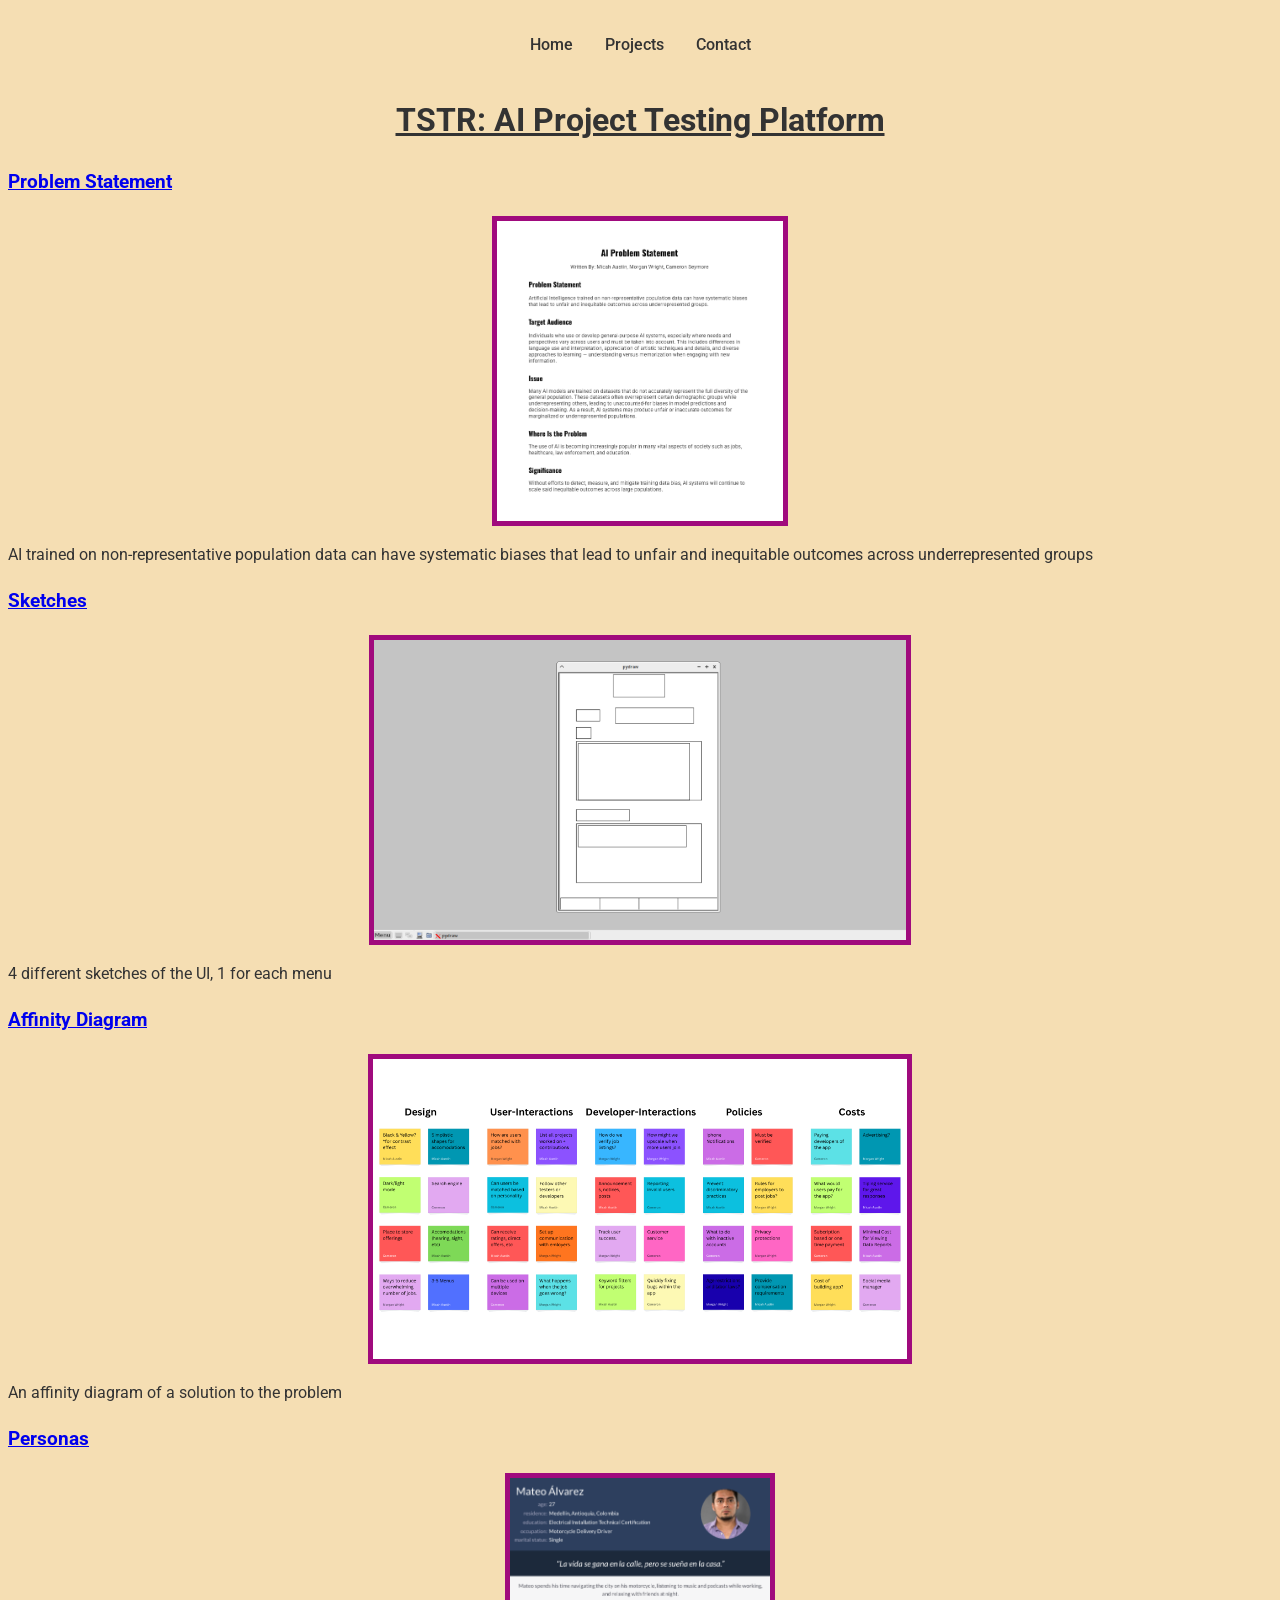
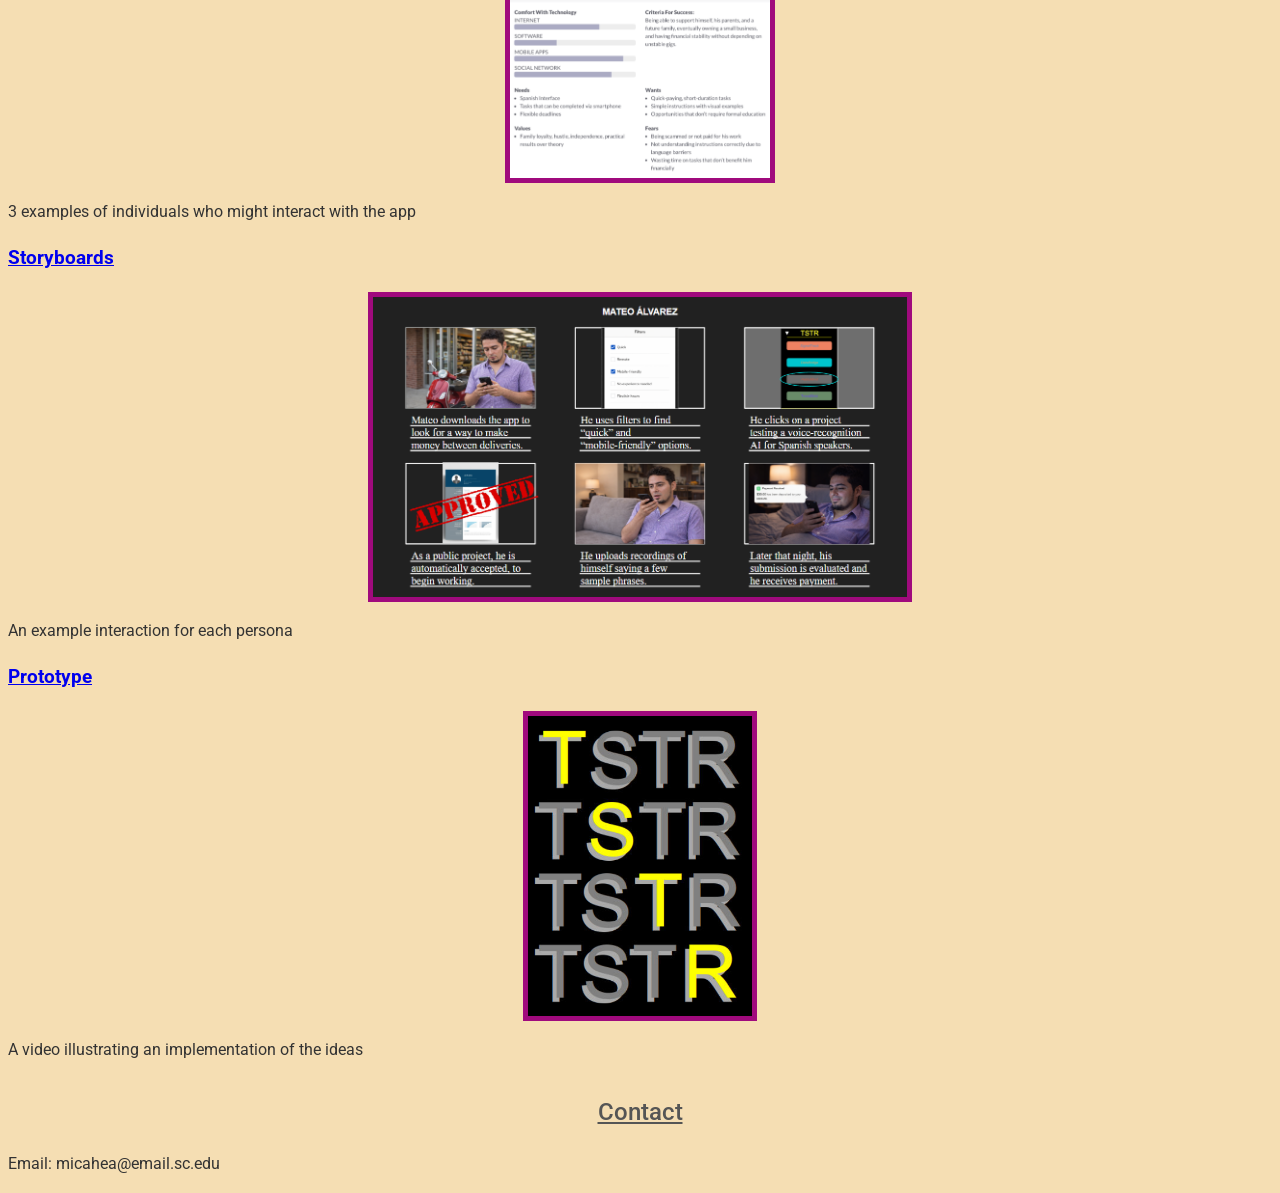
==== projects.html @ 09170aa6 "Update header to 'TSTR: AI Project Testing Platform'" ====
<!DOCTYPE html>
<html>
  <head>
    <title>My Projects</title>
    <link rel="stylesheet" href="projects_style.css">
    <link href="https://fonts.googleapis.com/css2?family=Roboto&display=swap" rel="stylesheet">
  </head>
  <body>
    <nav>
      <ul>
        <li><a href="index.html">Home</a></li>
        <li><a href="#">Projects</a></li>
        <li><a href="#contact">Contact</a></li>
      </ul>
    </nav>
    <h1>TSTR: AI Project Testing Platform</h1>
    <div class="contact">
      <section class="project">
        <a href="files/problem.pdf"><h3>Problem Statement</h3></a>
        <a href="files/problem.pdf"><img src="images/problem.png"></a>
        <p>AI trained on non-representative population data can have systematic biases that lead to unfair and inequitable outcomes across underrepresented groups</p>
        <a href="files/sketches.pdf"><h3>Sketches</h3></a>
        <a href="files/sketches.pdf"><img src="images/sketch.png"></a>
        <p>4 different sketches of the UI, 1 for each menu</p>
        <a href="files/affinity.pdf"><h3>Affinity Diagram</h3></a>
        <a href="files/affinity.pdf"><img src="images/affinity.png"></a>
        <p>An affinity diagram of a solution to the problem</p>
        <a href="files/personas.pdf"><h3>Personas</h3></a>
        <a href="files/personas.pdf"><img src="images/persona.png"></a>
        <p>3 examples of individuals who might interact with the app</p>
        <a href="files/storyboards.pdf"><h3>Storyboards</h3></a>
        <a href="files/storyboards.pdf"><img src="images/storyboard.png"></a>
        <p>An example interaction for each persona</p>
        <a href="files/prototype.mp4"><h3>Prototype</h3></a>
        <a href="files/prototype.mp4"><img src="images/prototype.png"></a>
        <p>A video illustrating an implementation of the ideas</p>
      </section>
    </div>
    <div class="contact">
      <section id="contact">
        <h2>Contact</h2>
        <p>
          Email: micahea@email.sc.edu
        </p>
      </section>
    </div>
  </body>
</html>
---- projects_style.css ----
body {
  background-color: #f5deb3;
  font-family: 'Roboto', Arial, sans-serif;
  color: #333;
  line-height: 1.6;
}

h1 {
  text-align: center;
  text-decoration: underline;
}

h2 {
  text-align: center;
  text-decoration: underline;
  color: #555;
  margin-top: 30px;
  font-size: 24px;
  font-weight: 500;
}

.project img{
  height: 300px;
  width: auto;
  max-width: 100%;
  border: 5px solid rgb(160, 10, 125); /* choose a color */
  display: block;
  margin: auto;
}

.project a{
  display: block;
}

/* ===== NAVBAR ===== */
html {
  scroll-behavior: smooth;
}

nav {
  background-color: var(--primary-color);
  border-bottom: 1px solid var(--border-color);
}

nav ul {
  display: flex;
  justify-content: center;
  list-style: none;
  gap: 2rem;
  padding: 1rem;
}

nav a {
  text-decoration: none;
  color: var(--text-color);
  font-weight: 500;
  transition: 0.2s;
}

nav a:hover {
  color: var(--accent-color);
}
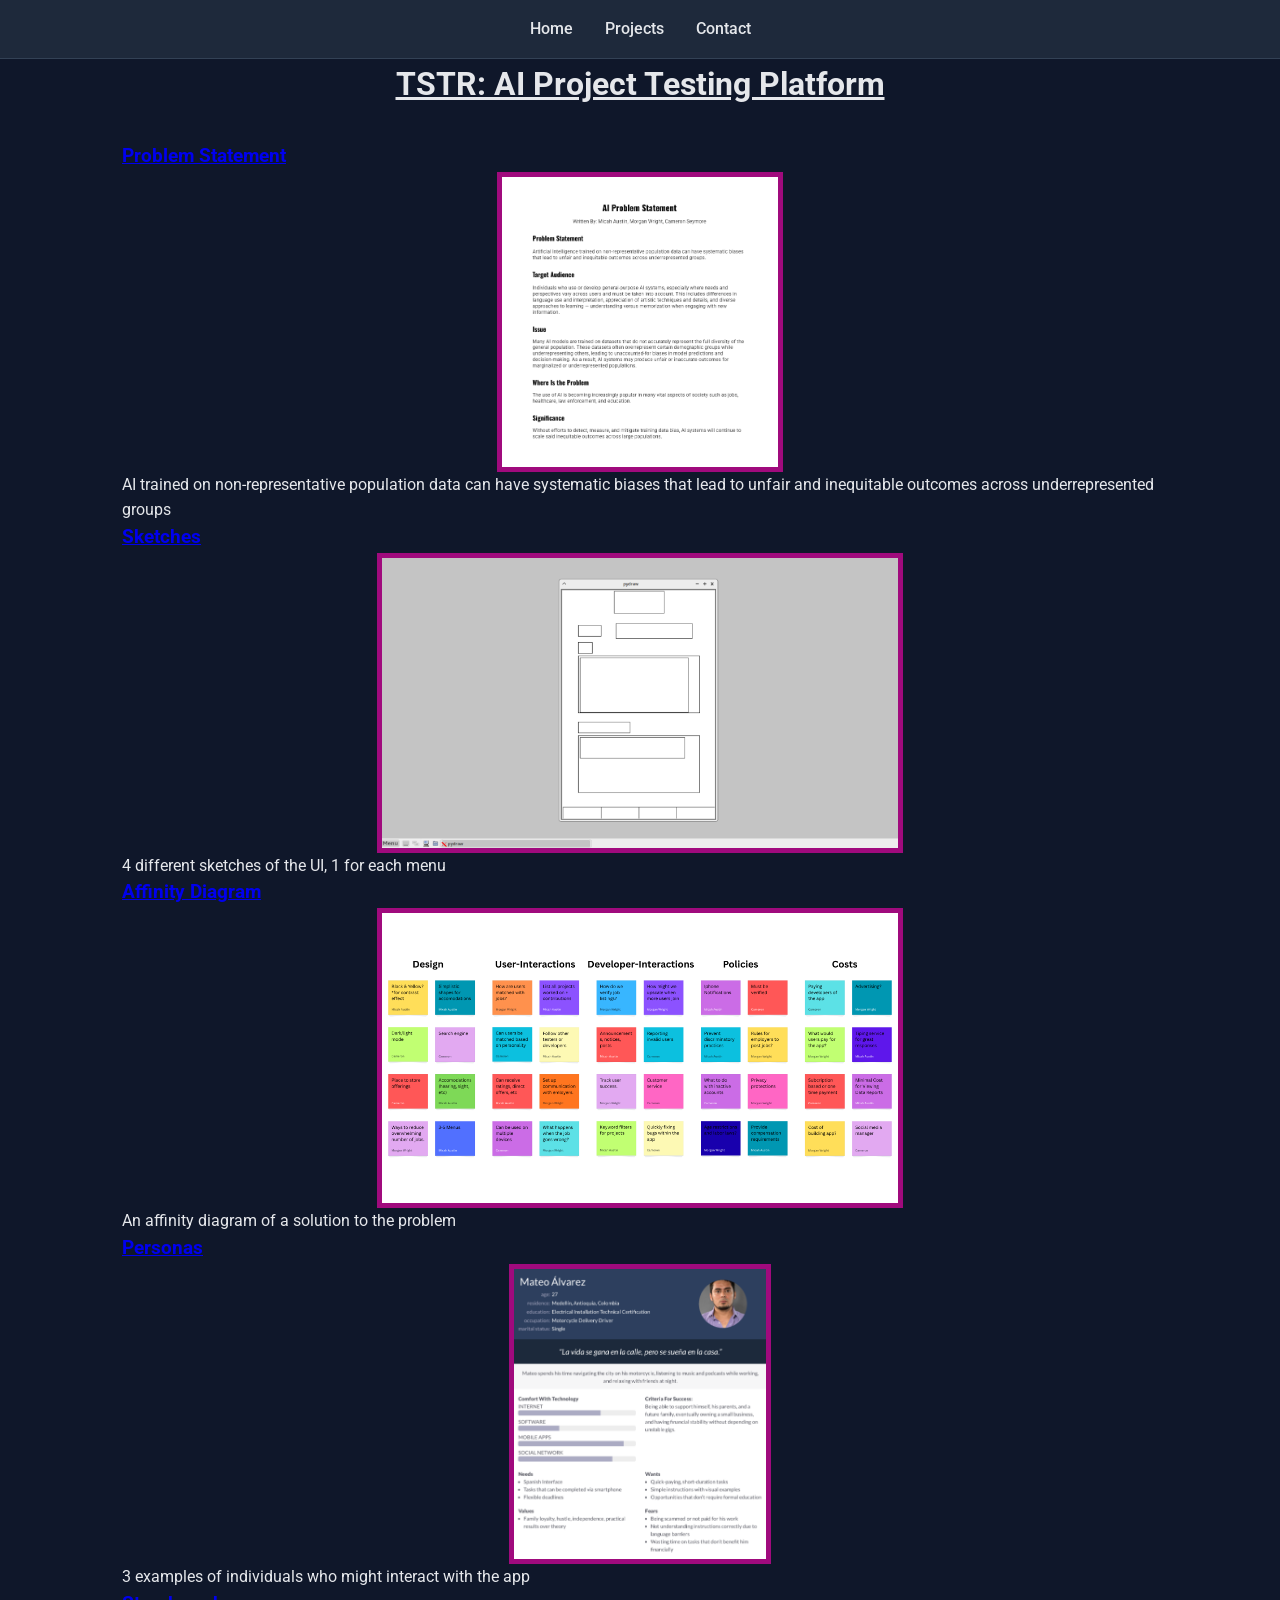
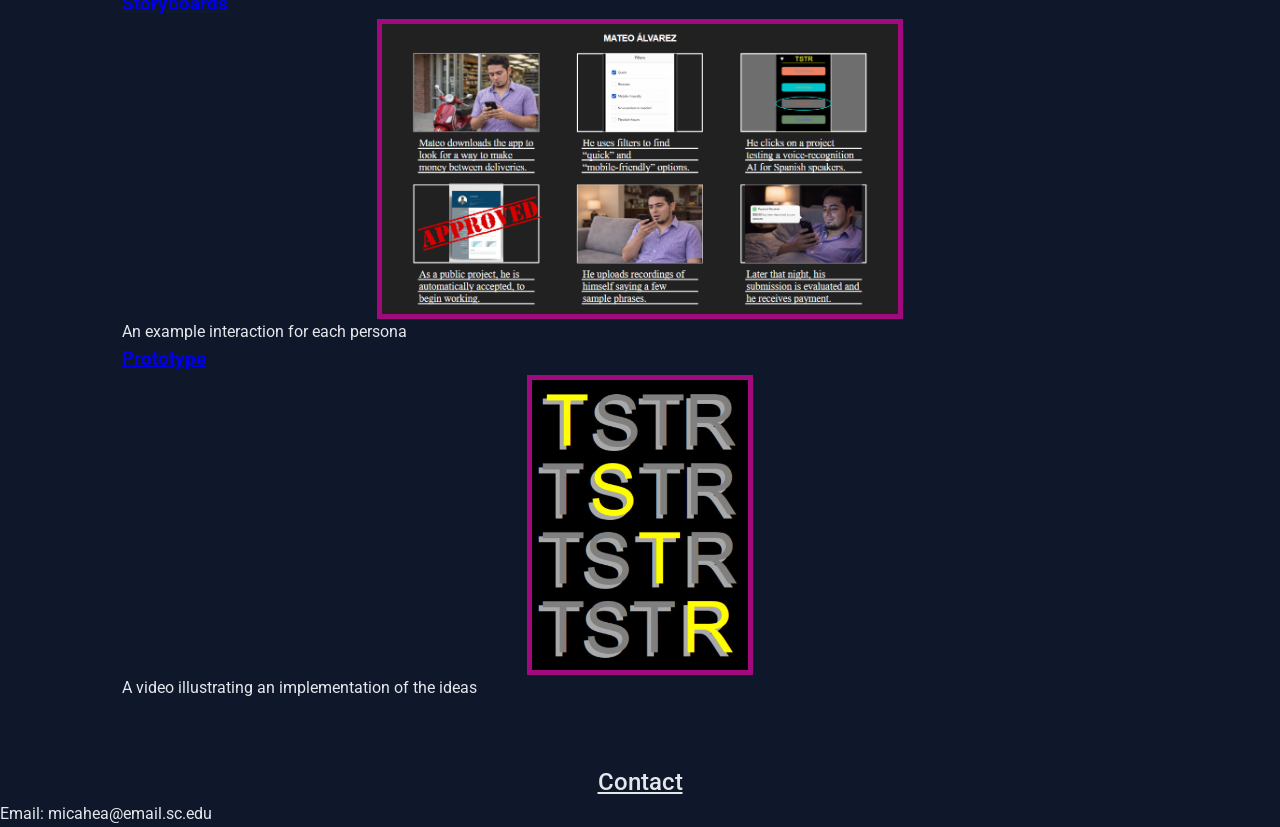
==== commit e26419e8: "Wrap contact div in a container div" ====
--- a/projects.html
+++ b/projects.html
@@ -1,7 +1,7 @@
 <!DOCTYPE html>
 <html>
   <head>
-    <title>My Projects</title>
+    <title>Micah Austin | Projects</title>
     <link rel="stylesheet" href="projects_style.css">
     <link href="https://fonts.googleapis.com/css2?family=Roboto&display=swap" rel="stylesheet">
   </head>
@@ -14,7 +14,7 @@
       </ul>
     </nav>
     <h1>TSTR: AI Project Testing Platform</h1>
-    <div class="contact">
+    <div class="container">
       <section class="project">
         <a href="files/problem.pdf"><h3>Problem Statement</h3></a>
         <a href="files/problem.pdf"><img src="images/problem.png"></a>
--- a/projects_style.css
+++ b/projects_style.css
@@ -1,19 +1,51 @@
+/* ===== ROOT VARIABLES (COLOR SYSTEM) ===== */
+:root {
+  --bg-color: #0f172a;          /* dark navy background */
+  --primary-color: #1e293b;     /* section background */
+  --accent-color: #3b82f6;      /* blue accent */
+  --accent-hover: #2563eb;
+
+  --text-color: #e5e7eb;        /* light text */
+  --text-muted: #9ca3af;
+
+  --border-color: #334155;
+}
+
+/* ===== GLOBAL RESET ===== */
+* {
+  margin: 0;
+  padding: 0;
+  box-sizing: border-box;
+}
+
+/* ===== CONTAINER ===== */
+.container {
+  max-width: 1100px;
+  margin: 0 auto;
+  padding: 2rem;
+}
+
 body {
-  background-color: #f5deb3;
+  background-color: var(--bg-color);
   font-family: 'Roboto', Arial, sans-serif;
-  color: #333;
+  color: var(--text-color);
   line-height: 1.6;
+}
+
+section {
+  background-color: var(--bg-color);
 }
 
 h1 {
   text-align: center;
   text-decoration: underline;
+  color: var(--text-color);
 }
 
 h2 {
   text-align: center;
   text-decoration: underline;
-  color: #555;
+  color: var(--text-color);
   margin-top: 30px;
   font-size: 24px;
   font-weight: 500;
@@ -60,3 +92,33 @@
 nav a:hover {
   color: var(--accent-color);
 }
+
+/* ===== CARD STYLE ===== */
+.card {
+  background-color: var(--primary-color);
+  padding: 1.5rem;
+  border-radius: 10px;
+  border: 1px solid var(--border-color);
+  transition: 0.2s;
+}
+
+.card:hover {
+  transform: translateY(-5px);
+  border-color: var(--accent-color);
+}
+
+/* ===== BUTTON ===== */
+.button {
+  display: inline-block;
+  padding: 0.6rem 1.2rem;
+  background-color: var(--accent-color);
+  color: white;
+  text-decoration: none;
+  border-radius: 6px;
+  font-weight: 500;
+  transition: 0.2s;
+}
+
+.button:hover {
+  background-color: var(--accent-hover);
+}
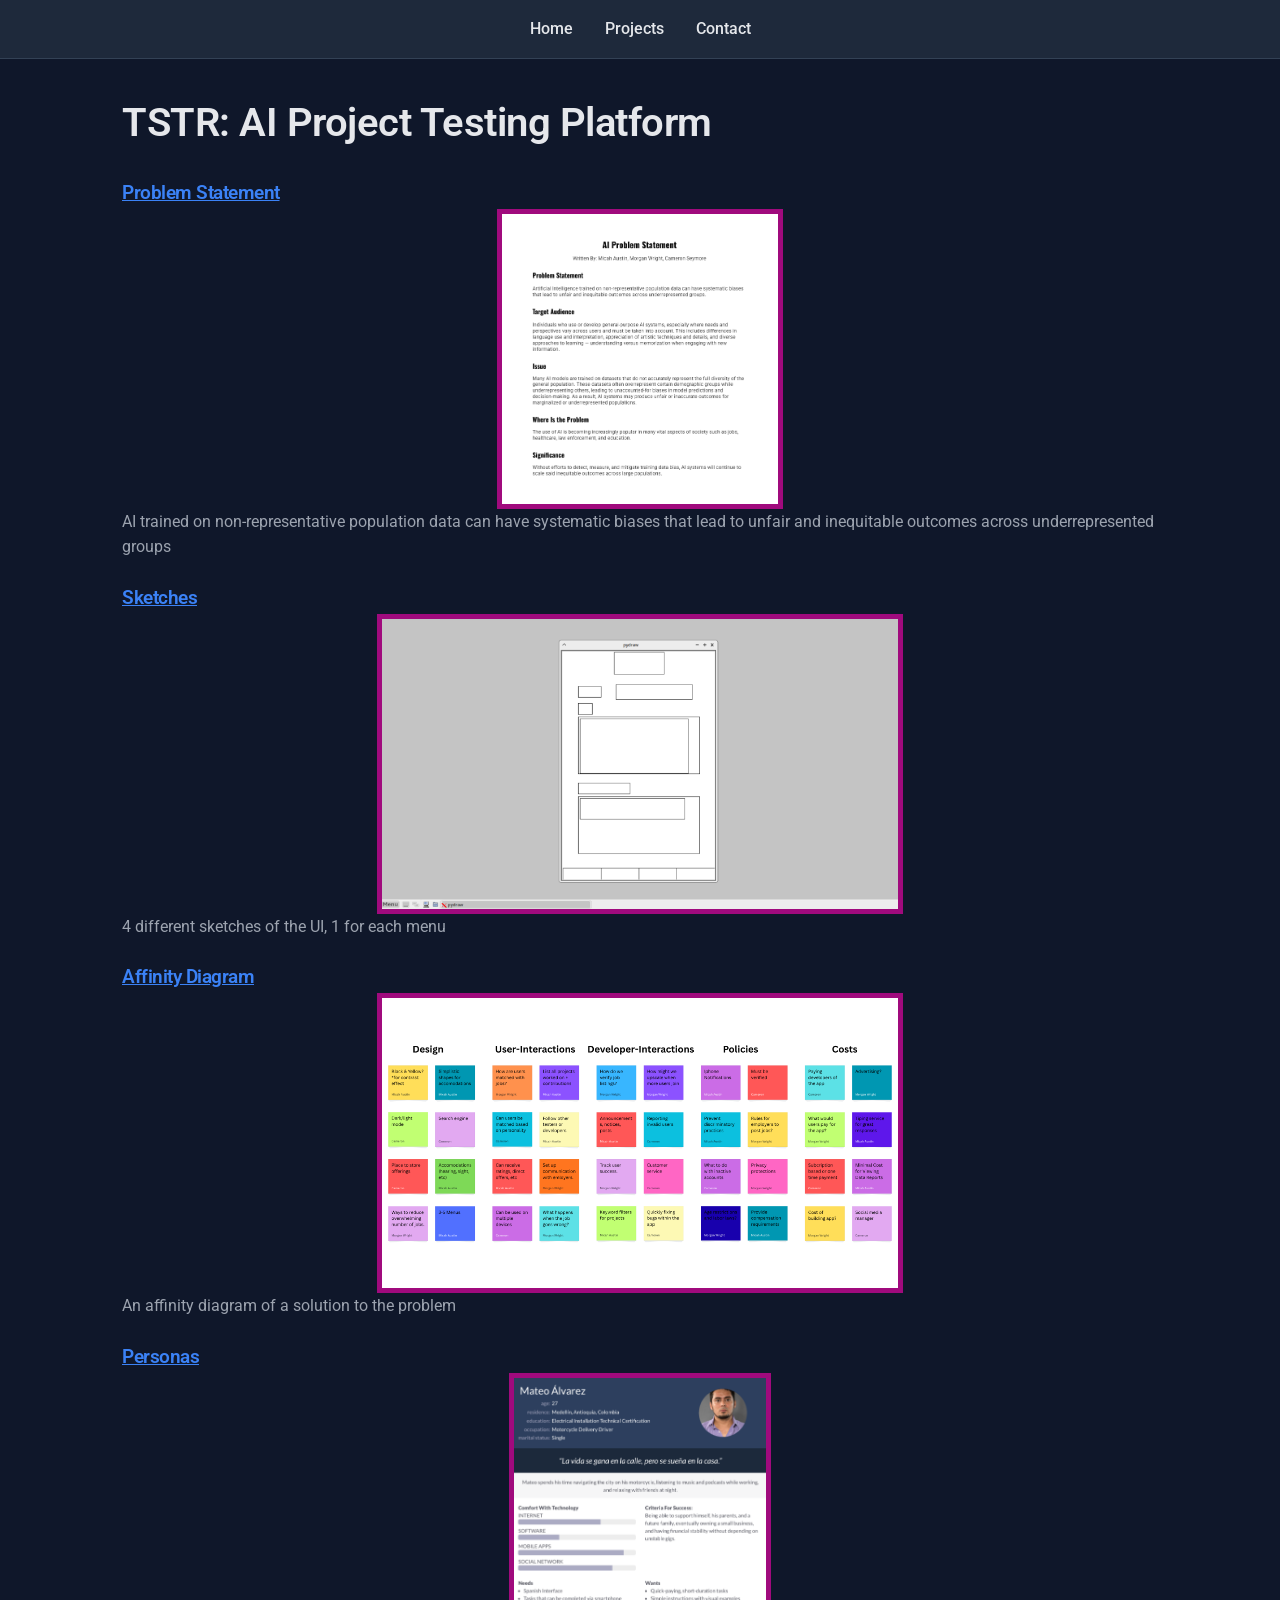
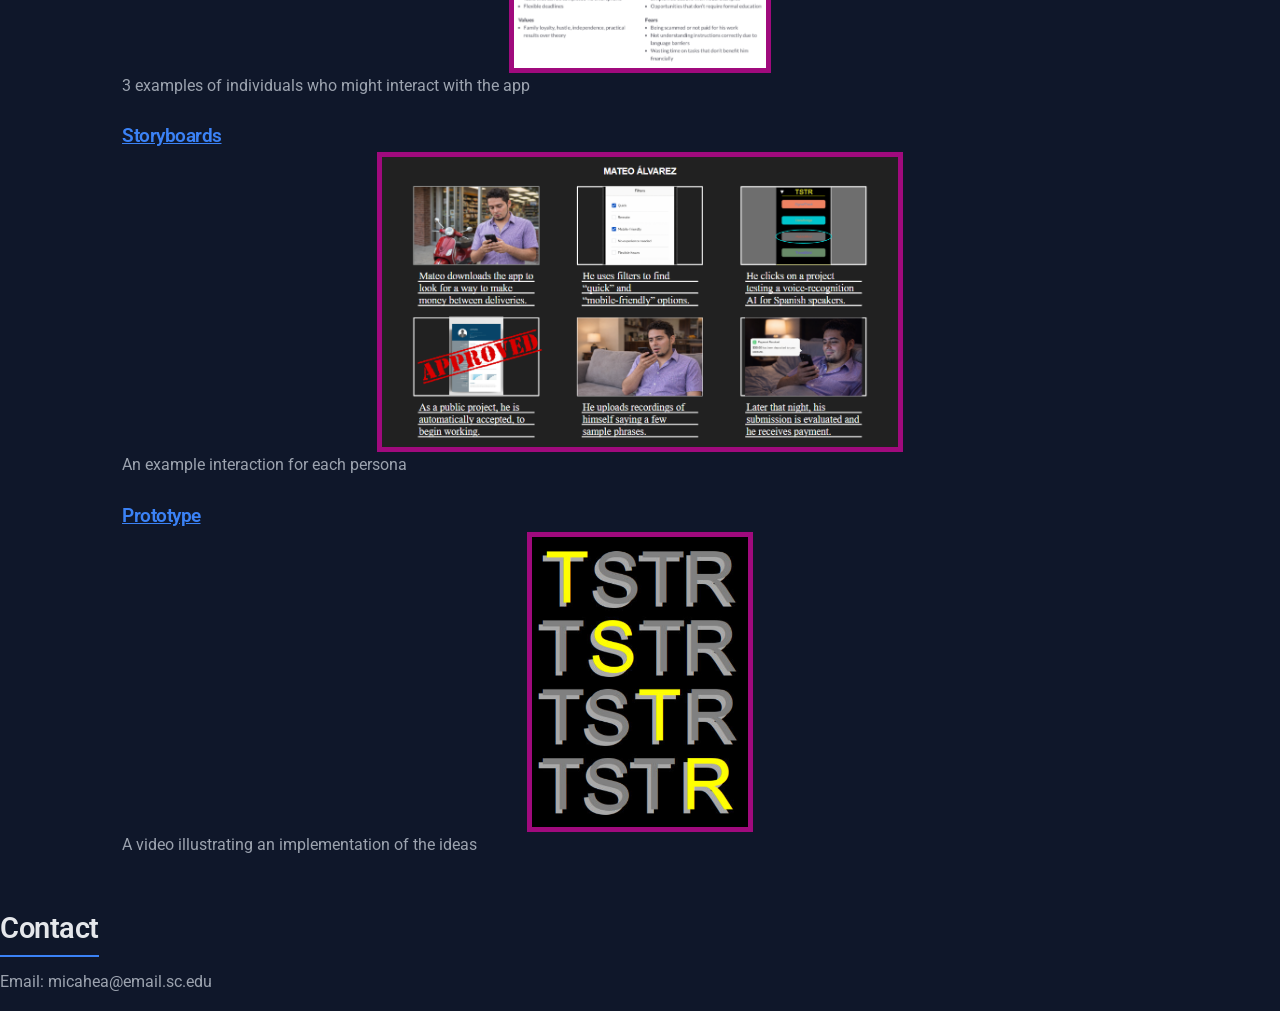
==== commit 95cfc3eb: "Fix header duplication in projects.html" ====
--- a/projects.html
+++ b/projects.html
@@ -13,8 +13,8 @@
         <li><a href="#contact">Contact</a></li>
       </ul>
     </nav>
-    <h1>TSTR: AI Project Testing Platform</h1>
     <div class="container">
+      <h1>TSTR: AI Project Testing Platform</h1>
       <section class="project">
         <a href="files/problem.pdf"><h3>Problem Statement</h3></a>
         <a href="files/problem.pdf"><img src="images/problem.png"></a>
--- a/projects_style.css
+++ b/projects_style.css
@@ -36,19 +36,32 @@
   background-color: var(--bg-color);
 }
 
+/* ===== HEADINGS ===== */
+h1, h2, h3 {
+  font-weight: 600;
+  letter-spacing: -0.5px;
+}
+
 h1 {
-  text-align: center;
-  text-decoration: underline;
-  color: var(--text-color);
+  font-size: 2.5rem;
+  margin-bottom: 1rem;
 }
 
 h2 {
-  text-align: center;
-  text-decoration: underline;
-  color: var(--text-color);
-  margin-top: 30px;
-  font-size: 24px;
-  font-weight: 500;
+  font-size: 1.8rem;
+  margin-bottom: 0.75rem;
+  border-bottom: 2px solid var(--accent-color);
+  display: inline-block;
+  padding-bottom: 0.25rem;
+}
+
+h3 {
+  margin-top: 1.5rem;
+}
+
+p {
+  color: var(--text-muted);
+  margin-bottom: 1rem;
 }
 
 .project img{
@@ -62,6 +75,15 @@
 
 .project a{
   display: block;
+}
+
+/* ===== LINKS ===== */
+a {
+  color: var(--accent-color);
+}
+
+a:hover {
+  text-decoration: underline;
 }
 
 /* ===== NAVBAR ===== */
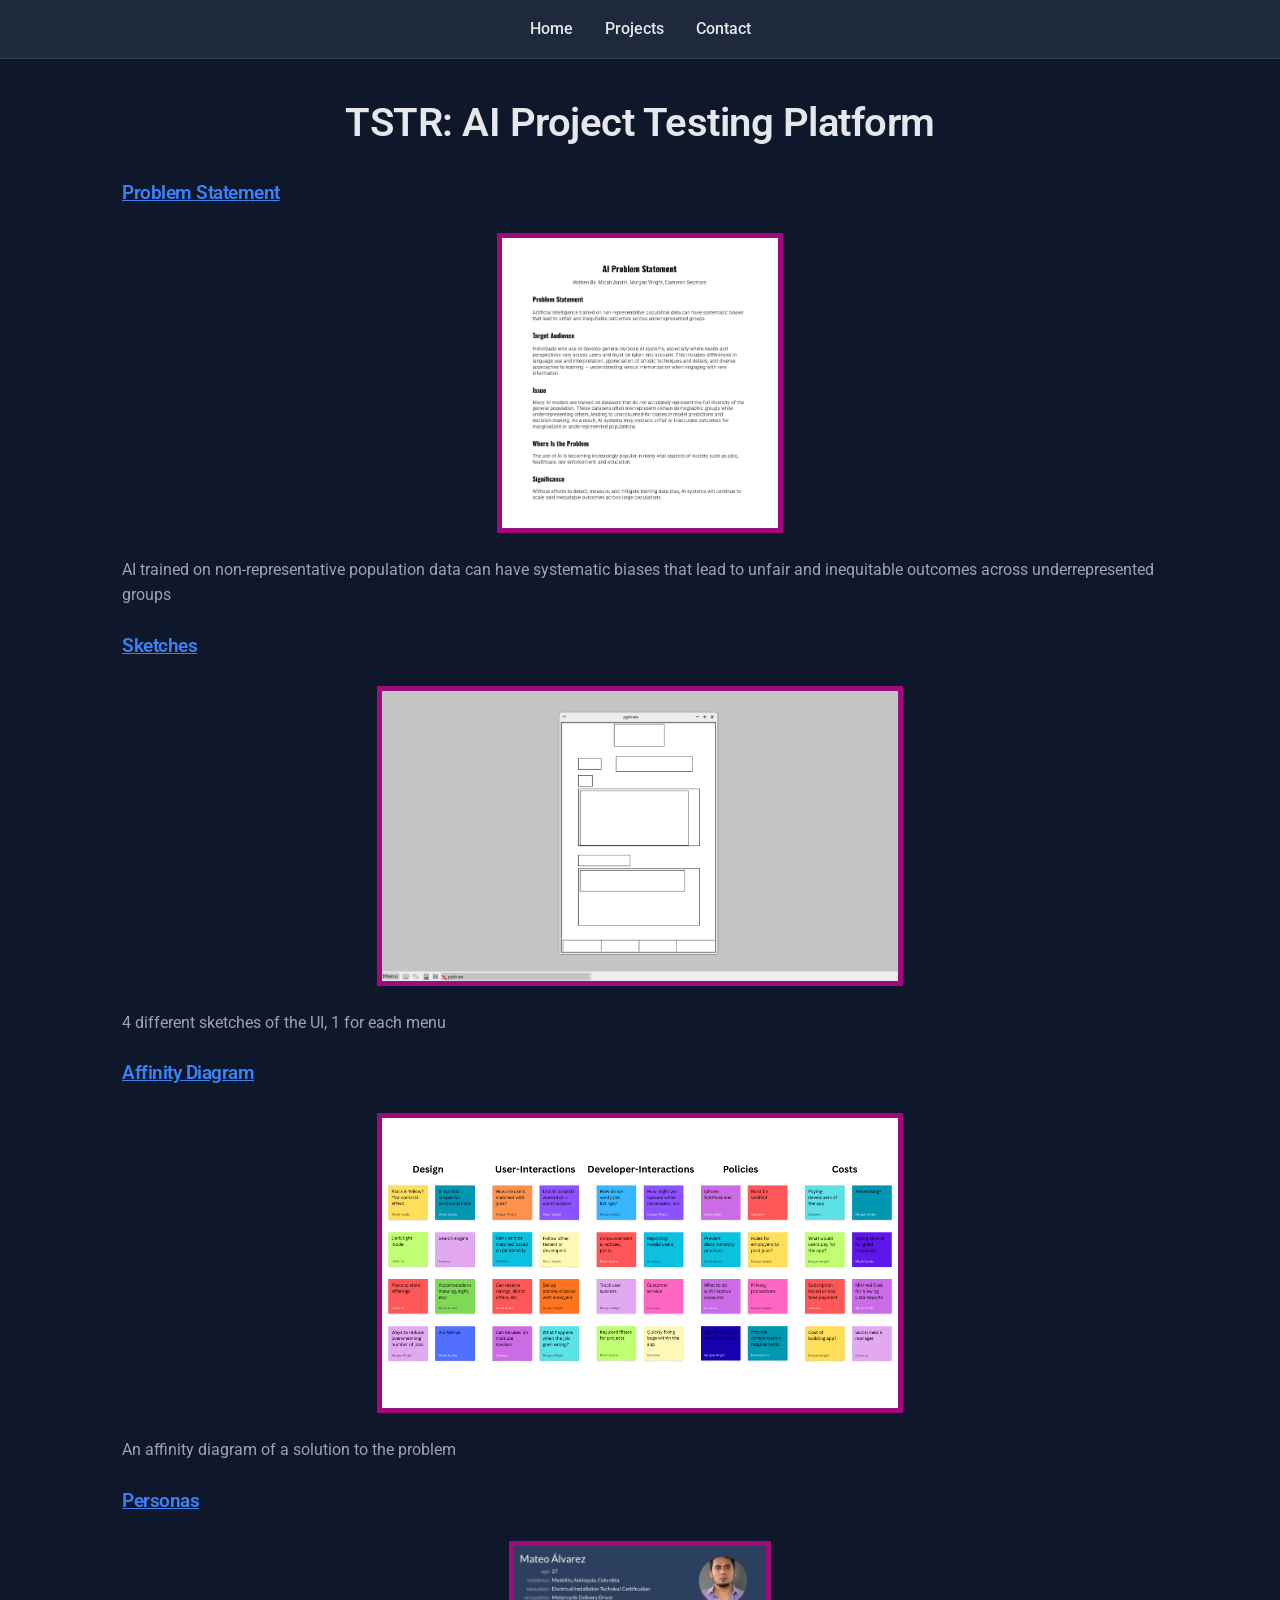
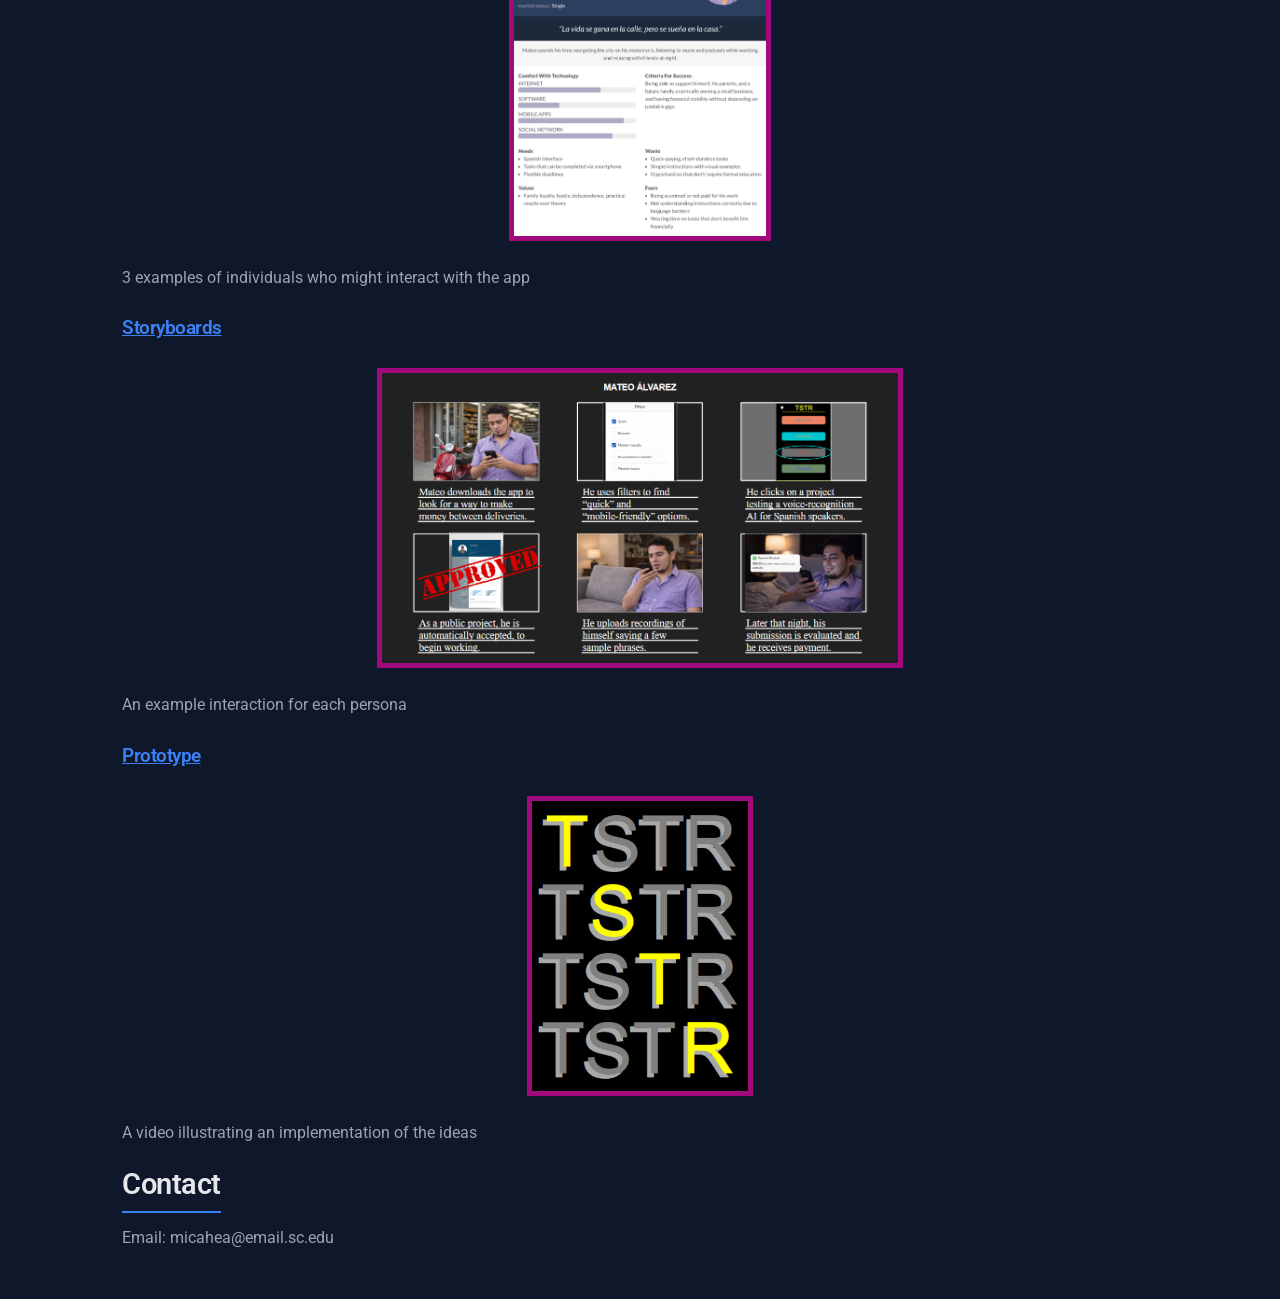
==== commit bc2c2026: "Refactor contact section in projects.html" ====
--- a/projects.html
+++ b/projects.html
@@ -35,14 +35,12 @@
         <a href="files/prototype.mp4"><img src="images/prototype.png"></a>
         <p>A video illustrating an implementation of the ideas</p>
       </section>
-    </div>
-    <div class="contact">
-      <section id="contact">
-        <h2>Contact</h2>
-        <p>
-          Email: micahea@email.sc.edu
-        </p>
-      </section>
+      <div class="contact">
+        <section id="contact">
+          <h2>Contact</h2>
+          <p>Email: micahea@email.sc.edu</p>
+        </section>
+      </div>
     </div>
   </body>
 </html>
--- a/projects_style.css
+++ b/projects_style.css
@@ -45,6 +45,7 @@
 h1 {
   font-size: 2.5rem;
   margin-bottom: 1rem;
+  text-align: center;
 }
 
 h2 {
@@ -70,7 +71,7 @@
   max-width: 100%;
   border: 5px solid rgb(160, 10, 125); /* choose a color */
   display: block;
-  margin: auto;
+  margin: 1.5rem auto;
 }
 
 .project a{
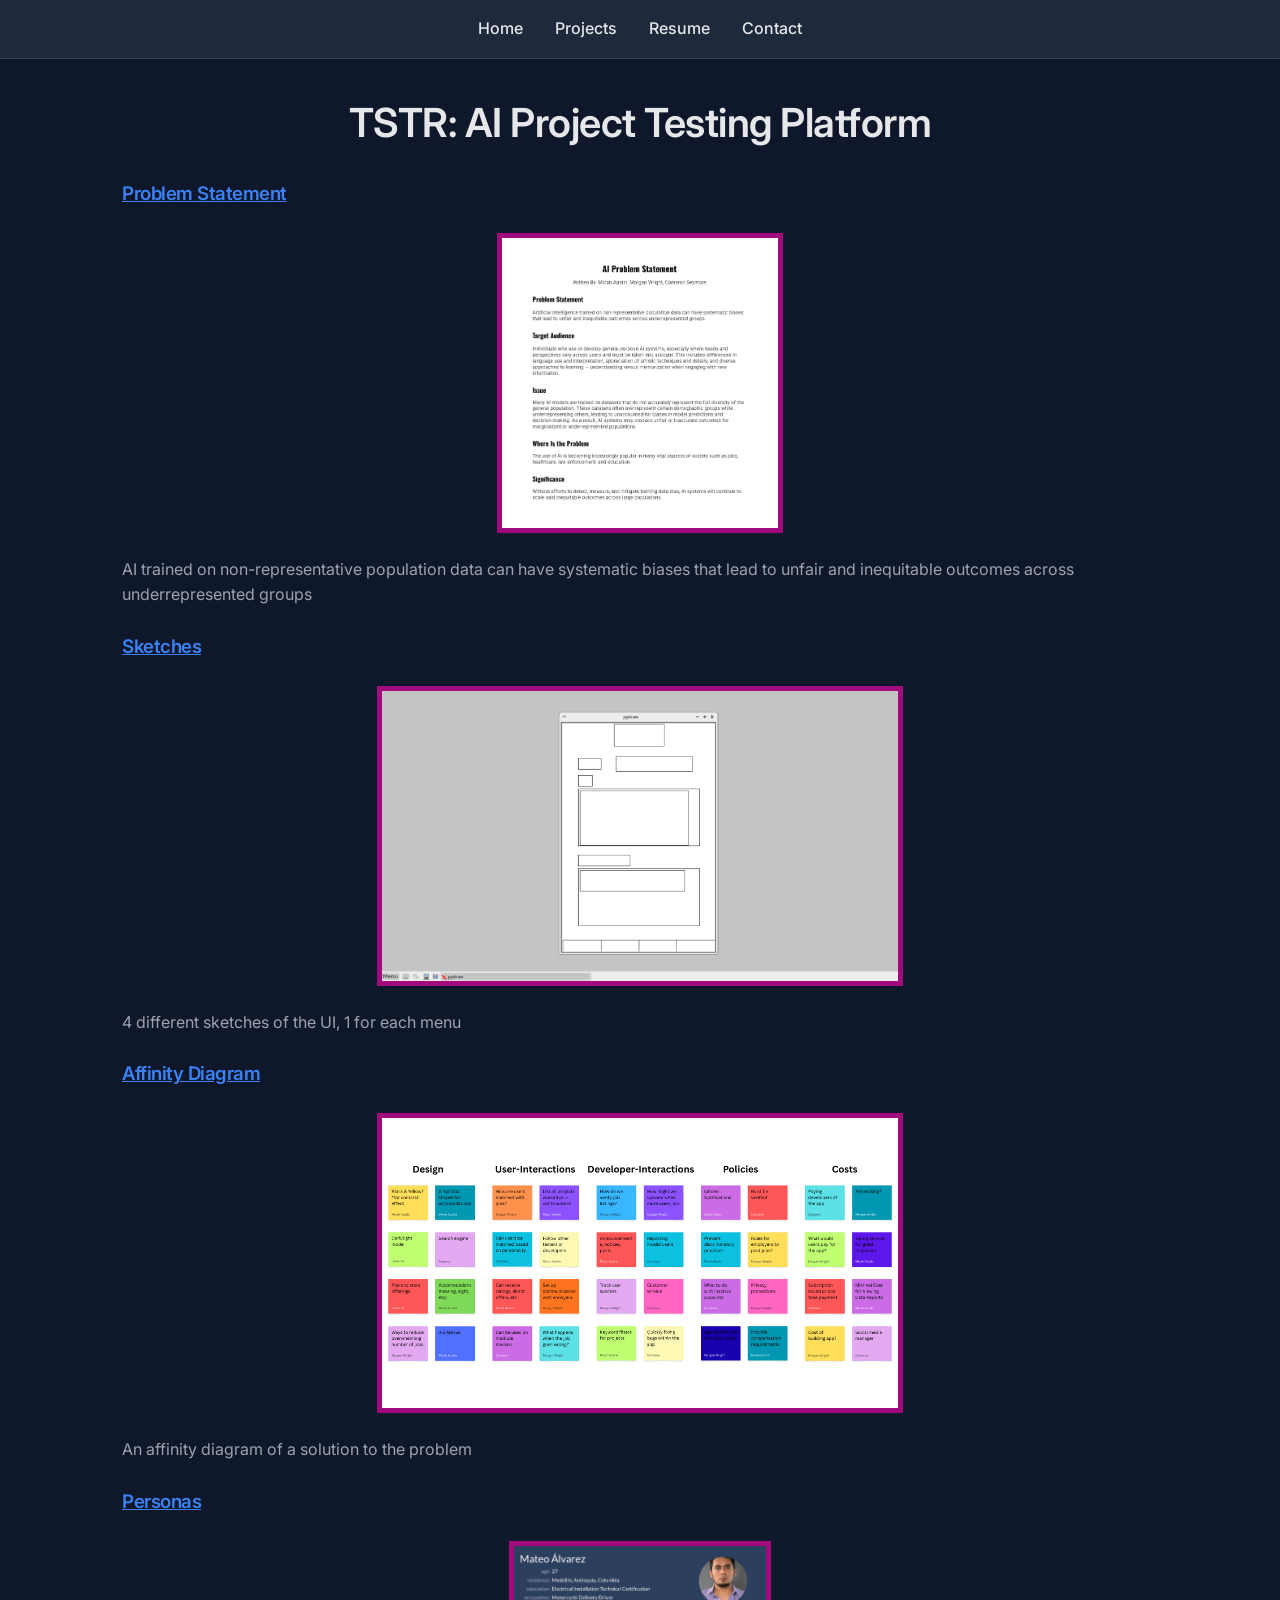
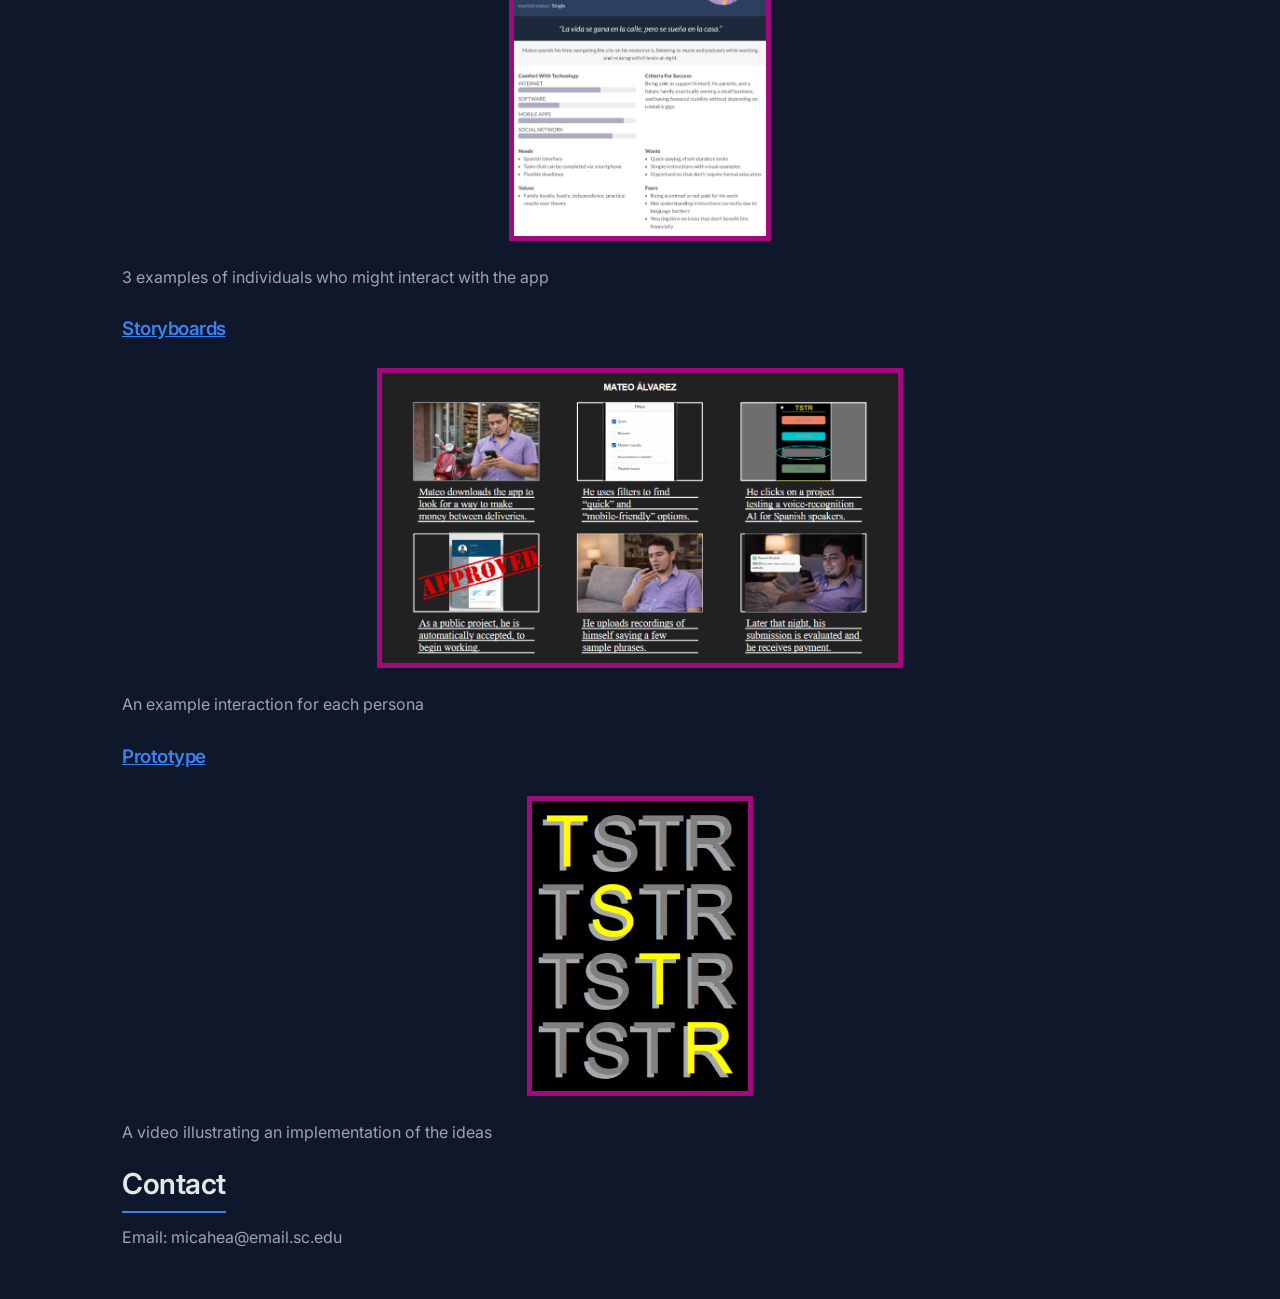
==== commit 12f1c1d0: "Update projects.html" ====
--- a/projects.html
+++ b/projects.html
@@ -3,13 +3,13 @@
   <head>
     <title>Micah Austin | Projects</title>
     <link rel="stylesheet" href="projects_style.css">
-    <link href="https://fonts.googleapis.com/css2?family=Roboto&display=swap" rel="stylesheet">
   </head>
   <body>
     <nav>
       <ul>
         <li><a href="index.html">Home</a></li>
         <li><a href="#">Projects</a></li>
+        <li><a href="resume.html">Resume</a></li>
         <li><a href="#contact">Contact</a></li>
       </ul>
     </nav>
--- a/projects_style.css
+++ b/projects_style.css
@@ -1,3 +1,6 @@
+/* ===== IMPORT FONT ===== */
+@import url('https://fonts.googleapis.com/css2?family=Inter:wght@400;500;600;700&display=swap');
+
 /* ===== ROOT VARIABLES (COLOR SYSTEM) ===== */
 :root {
   --bg-color: #0f172a;          /* dark navy background */
@@ -27,7 +30,7 @@
 
 body {
   background-color: var(--bg-color);
-  font-family: 'Roboto', Arial, sans-serif;
+  font-family: 'Inter', sans-serif;
   color: var(--text-color);
   line-height: 1.6;
 }
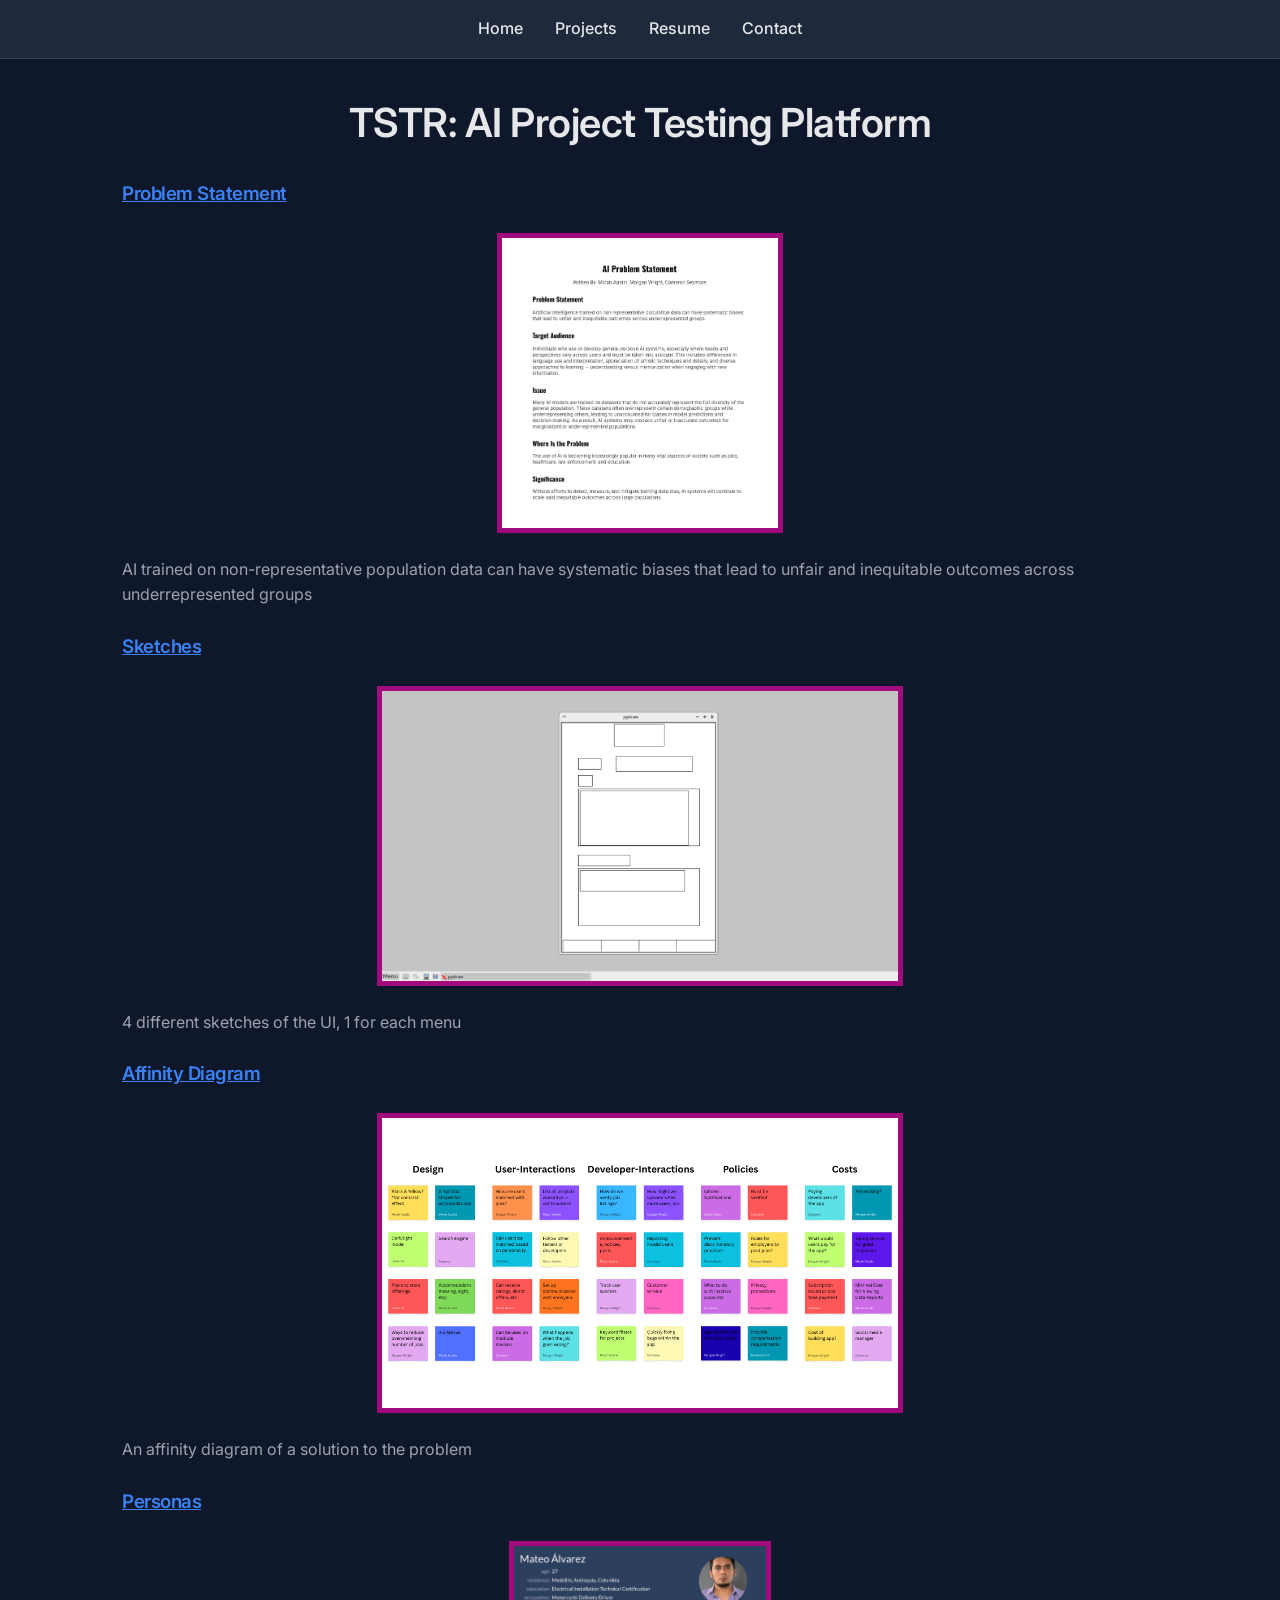
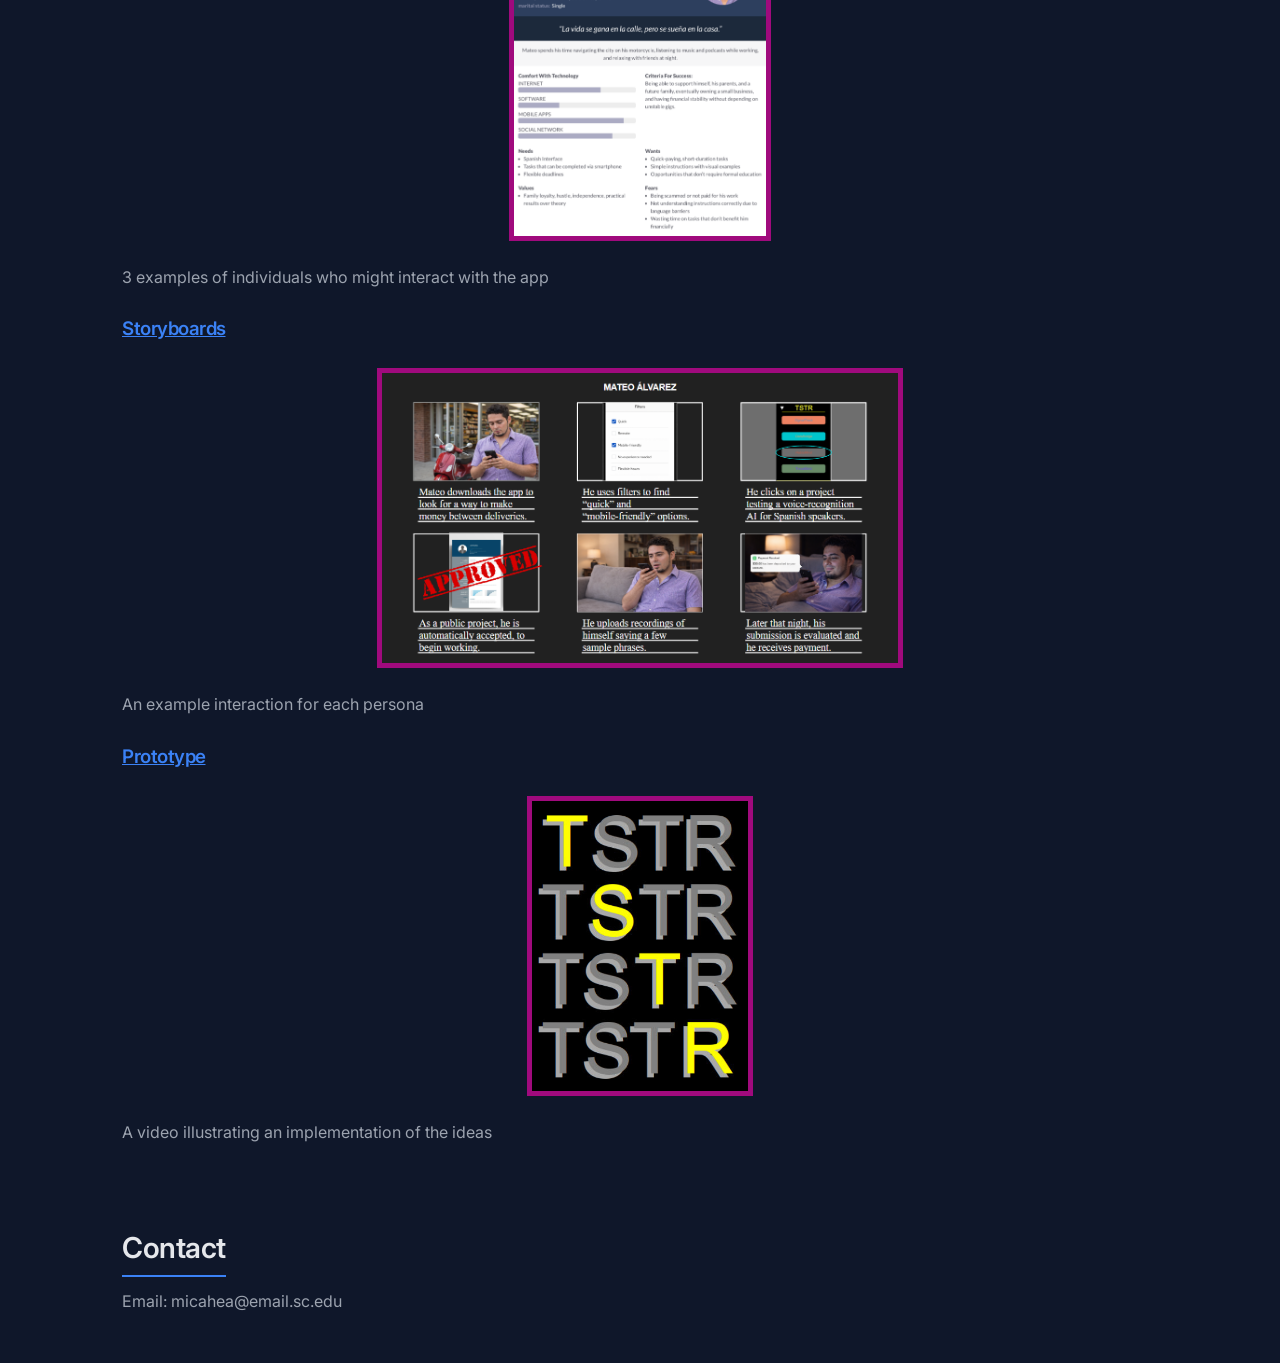
==== commit 6d20b47e: "Refactor HTML structure and add semantic elements" ====
--- a/projects.html
+++ b/projects.html
@@ -5,42 +5,46 @@
     <link rel="stylesheet" href="projects_style.css">
   </head>
   <body>
-    <nav>
-      <ul>
-        <li><a href="index.html">Home</a></li>
-        <li><a href="#">Projects</a></li>
-        <li><a href="resume.html">Resume</a></li>
-        <li><a href="#contact">Contact</a></li>
-      </ul>
-    </nav>
-    <div class="container">
-      <h1>TSTR: AI Project Testing Platform</h1>
-      <section class="project">
-        <a href="files/problem.pdf"><h3>Problem Statement</h3></a>
-        <a href="files/problem.pdf"><img src="images/problem.png"></a>
-        <p>AI trained on non-representative population data can have systematic biases that lead to unfair and inequitable outcomes across underrepresented groups</p>
-        <a href="files/sketches.pdf"><h3>Sketches</h3></a>
-        <a href="files/sketches.pdf"><img src="images/sketch.png"></a>
-        <p>4 different sketches of the UI, 1 for each menu</p>
-        <a href="files/affinity.pdf"><h3>Affinity Diagram</h3></a>
-        <a href="files/affinity.pdf"><img src="images/affinity.png"></a>
-        <p>An affinity diagram of a solution to the problem</p>
-        <a href="files/personas.pdf"><h3>Personas</h3></a>
-        <a href="files/personas.pdf"><img src="images/persona.png"></a>
-        <p>3 examples of individuals who might interact with the app</p>
-        <a href="files/storyboards.pdf"><h3>Storyboards</h3></a>
-        <a href="files/storyboards.pdf"><img src="images/storyboard.png"></a>
-        <p>An example interaction for each persona</p>
-        <a href="files/prototype.mp4"><h3>Prototype</h3></a>
-        <a href="files/prototype.mp4"><img src="images/prototype.png"></a>
-        <p>A video illustrating an implementation of the ideas</p>
+    <header>
+      <nav>
+        <ul>
+          <li><a href="index.html">Home</a></li>
+          <li><a href="#">Projects</a></li>
+          <li><a href="resume.html">Resume</a></li>
+          <li><a href="#contact">Contact</a></li>
+        </ul>
+      </nav>
+    </header>
+    <main>
+      <section class="container">
+        <h1>TSTR: AI Project Testing Platform</h1>
+        <section class="project">
+          <a href="files/problem.pdf"><h3>Problem Statement</h3></a>
+          <a href="files/problem.pdf"><img src="images/problem.png"></a>
+          <p>AI trained on non-representative population data can have systematic biases that lead to unfair and inequitable outcomes across underrepresented groups</p>
+          <a href="files/sketches.pdf"><h3>Sketches</h3></a>
+          <a href="files/sketches.pdf"><img src="images/sketch.png"></a>
+          <p>4 different sketches of the UI, 1 for each menu</p>
+          <a href="files/affinity.pdf"><h3>Affinity Diagram</h3></a>
+          <a href="files/affinity.pdf"><img src="images/affinity.png"></a>
+          <p>An affinity diagram of a solution to the problem</p>
+          <a href="files/personas.pdf"><h3>Personas</h3></a>
+          <a href="files/personas.pdf"><img src="images/persona.png"></a>
+          <p>3 examples of individuals who might interact with the app</p>
+          <a href="files/storyboards.pdf"><h3>Storyboards</h3></a>
+          <a href="files/storyboards.pdf"><img src="images/storyboard.png"></a>
+          <p>An example interaction for each persona</p>
+          <a href="files/prototype.mp4"><h3>Prototype</h3></a>
+          <a href="files/prototype.mp4"><img src="images/prototype.png"></a>
+          <p>A video illustrating an implementation of the ideas</p>
+        </section>
       </section>
-      <div class="contact">
-        <section id="contact">
-          <h2>Contact</h2>
-          <p>Email: micahea@email.sc.edu</p>
-        </section>
-      </div>
-    </div>
+    </main>
+    <footer>
+      <section class="container" id="contact">
+        <h2>Contact</h2>
+        <p>Email: micahea@email.sc.edu</p>
+      </section>
+    </footer>
   </body>
 </html>
